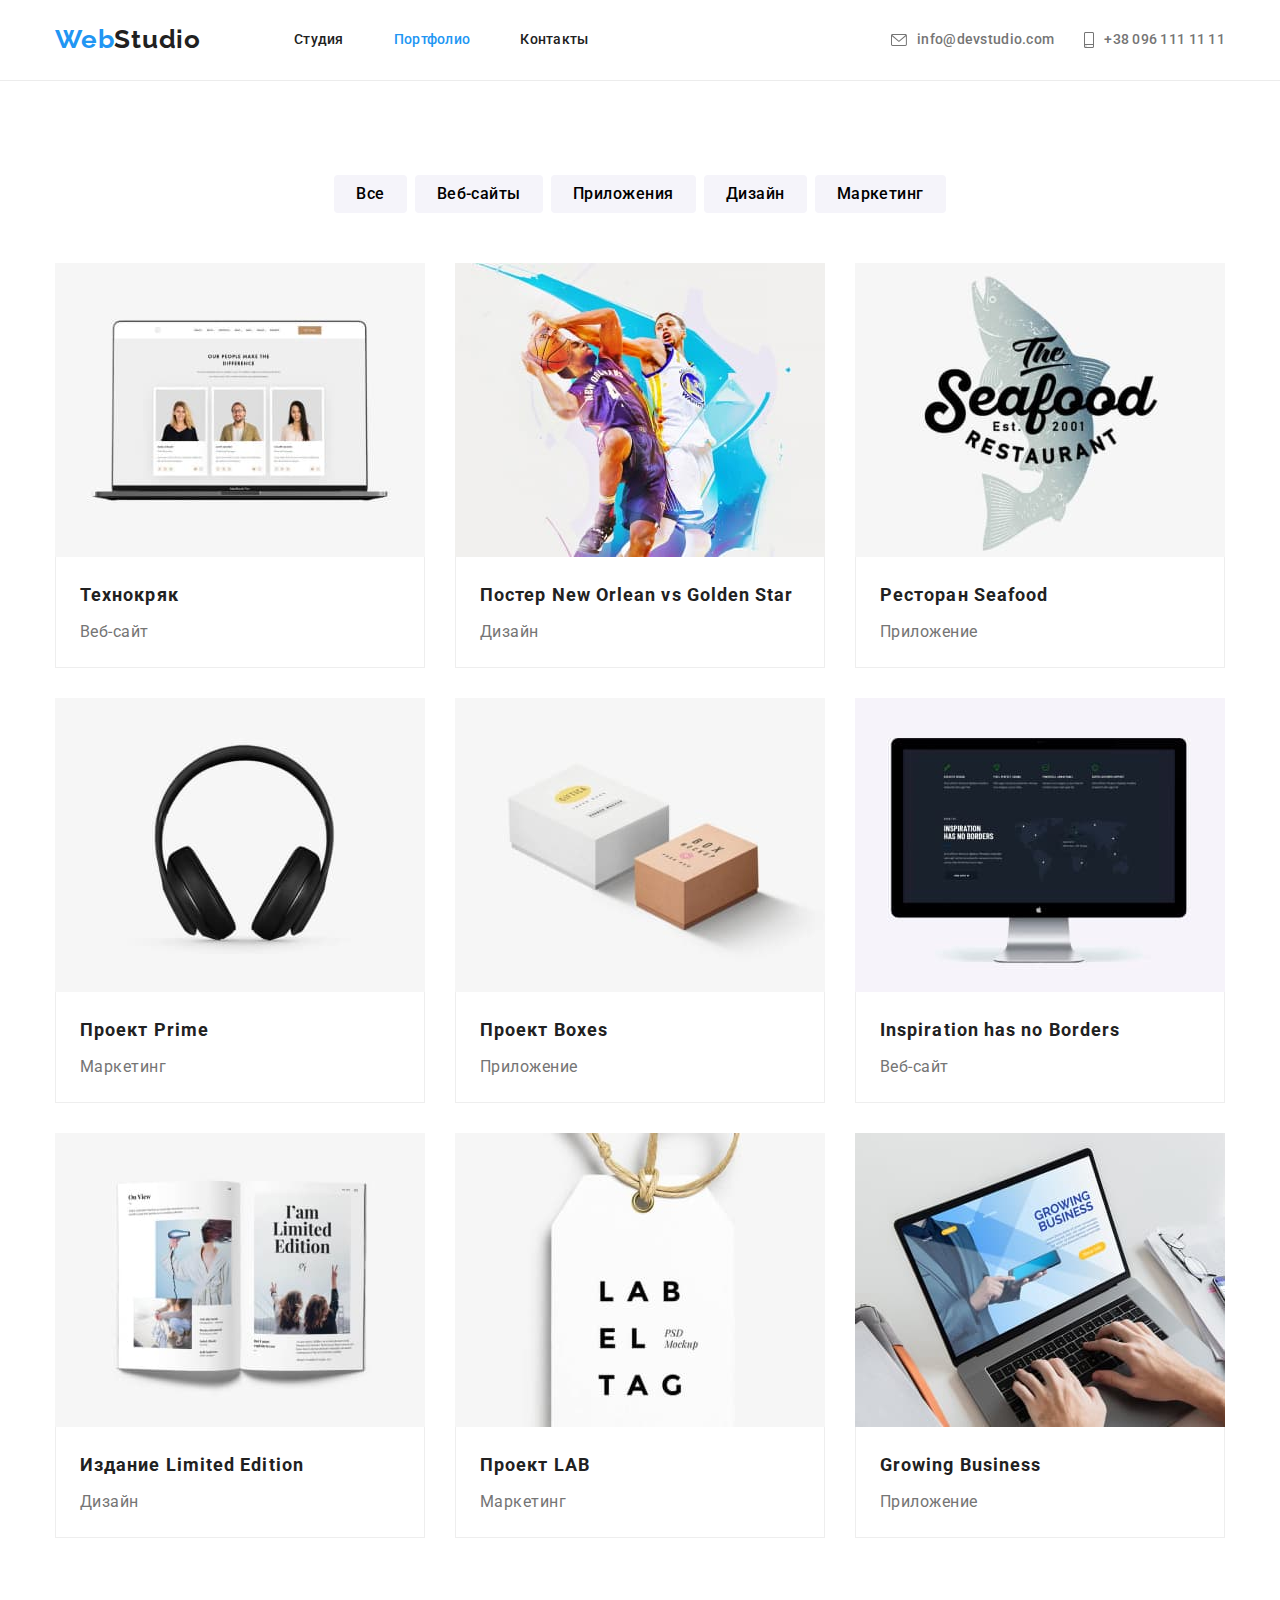
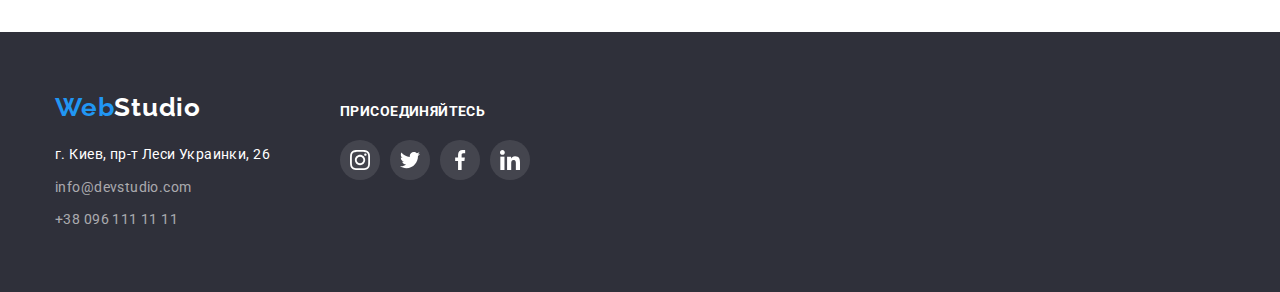
==== portfolio.html @ 422cd837 "new start" ====
<!DOCTYPE html>
<html lang="ru">
  <head>
    <meta charset="UTF-8" />
    <meta http-equiv="X-UA-Compatible" content="IE=edge" />
    <meta name="viewport" content="width=device-width, initial-scale=1.0" />
    <title>Портфолио</title>
    <link
      rel="stylesheet"
      href="https://cdnjs.cloudflare.com/ajax/libs/modern-normalize/1.1.0/modern-normalize.min.css"
    />
    <link rel="stylesheet" href="./style/style.css" />
    <link rel="preconnect" href="https://fonts.googleapis.com" />
    <link rel="preconnect" href="https://fonts.gstatic.com" crossorigin />
    <link
      href="https://fonts.googleapis.com/css2?family=Raleway:wght@700&family=Roboto:wght@400;500;700;900&display=swap"
      rel="stylesheet"
    />
  </head>
  <body>
    <!-- Header -->
    <header class="header">
      <div class="container header-container">
        <a class="header-logo link" href="./index.html"
          ><span class="logo-blue">Web</span
          ><span class="logo-black">Studio</span></a
        >
        <nav class="header-nav">
          <ul class="header-list list">
            <li class="header-item">
              <a href="./index.html" class="header-link link">Студия</a>
            </li>
            <li class="header-item">
              <a href="./portfolio.html" class="header-link link current"
                >Портфолио</a
              >
            </li>
            <li class="header-item">
              <a href="" class="header-link link">Контакты</a>
            </li>
          </ul>
        </nav>
        <ul class="header-contact-list list">
          <li class="header-contact-mail">
            <a class="header-contact-link-mail link" href="mailto:"
              ><svg class="header-contact-icon-mail" width="16px" height="12px">
                <use href="./images/icons.svg#icon-contact-mail"></use>
              </svg>
              info@devstudio.com</a
            >
          </li>

          <li class="header-contact-tel">
            <a class="header-contact-link-tel link" href="tel:+380961111111"
              ><svg class="header-contact-icon-tel" width="10px" height="16px">
                <use href="./images/icons.svg#icon-contact-tel"></use>
              </svg>
              +38 096 111 11 11</a
            >
          </li>
        </ul>
      </div>
    </header>
    <main>
      <!-- Portfolio button section -->
      <section class="section portfolio">
        <div class="container">
          <!-- Filter -->
          <h1 class="visually-hidden">Фильтр</h1>
          <ul class="portfolio-button-list list">
            <li class="portfolio-button-item">
              <button class="portfolio-button btn" type="button">Все</button>
            </li>
            <li class="portfolio-button-item">
              <button class="portfolio-button btn" type="button">
                Веб-сайты
              </button>
            </li>
            <li class="portfolio-button-item">
              <button class="portfolio-button btn" type="button">
                Приложения
              </button>
            </li>
            <li class="portfolio-button-item">
              <button class="portfolio-button btn" type="button">Дизайн</button>
            </li>
            <li class="portfolio-button-item">
              <button class="portfolio-button btn" type="button">
                Маркетинг
              </button>
            </li>
          </ul>

          <!-- Portfolio photo section -->

          <h2 hidden class="portfolio-filter">Фильтр</h2>
          <ul class="portfolio-list list">
            <li class="portfolio-item">
              <a href="" class="portfolio-card-link link">
                <img
                  src="./images/img-portfolio-1.jpg"
                  alt="ноутбук"
                  width="370"
                />
                <div class="portfolio-card-description">
                  <h3 class="portfolio-title">Технокряк</h3>
                  <p class="portfolio-text">Веб-сайт</p>
                </div>
              </a>
            </li>
            <li class="portfolio-item">
              <a href="" class="portfolio-card-link link">
                <img
                  src="./images/img-portfolio-2.jpg"
                  alt="баскетбол"
                  width="370"
                />
                <div class="portfolio-card-description">
                  <h3 class="portfolio-title">
                    Постер New Orlean vs Golden Star
                  </h3>
                  <p class="portfolio-text">Дизайн</p>
                </div></a
              >
            </li>
            <li class="portfolio-item">
              <a href="" class="portfolio-card-link link">
                <img
                  src="./images/img-portfolio-3.jpg"
                  alt="рыбный ресторан"
                  width="370"
                />
                <div class="portfolio-card-description">
                  <h3 class="portfolio-title">Ресторан Seafood</h3>
                  <p class="portfolio-text">Приложение</p>
                </div></a
              >
            </li>
            <li class="portfolio-item">
              <a href="" class="portfolio-card-link link">
                <img
                  src="./images/img-portfolio-4.jpg"
                  alt="наушники"
                  width="370"
                />
                <div class="portfolio-card-description">
                  <h3 class="portfolio-title">Проект Prime</h3>
                  <p class="portfolio-text">Маркетинг</p>
                </div></a
              >
            </li>
            <li class="portfolio-item">
              <a href="" class="portfolio-card-link link">
                <img
                  src="./images/img-portfolio-5.jpg"
                  alt="коробки"
                  width="370"
                />
                <div class="portfolio-card-description">
                  <h3 class="portfolio-title">Проект Boxes</h3>
                  <p class="portfolio-text">Приложение</p>
                </div>
              </a>
            </li>
            <li class="portfolio-item">
              <a href="" class="portfolio-card-link link">
                <img
                  src="./images/img-portfolio-6.jpg"
                  alt="монитор"
                  width="370"
                />
                <div class="portfolio-card-description">
                  <h3 class="portfolio-title">Inspiration has no Borders</h3>
                  <p class="portfolio-text">Веб-сайт</p>
                </div></a
              >
            </li>
            <li class="portfolio-item">
              <a href="" class="portfolio-card-link link">
                <img
                  src="./images/img-portfolio-7.jpg"
                  alt="книга"
                  width="370"
                />
                <div class="portfolio-card-description">
                  <h3 class="portfolio-title">Издание Limited Edition</h3>
                  <p class="portfolio-text">Дизайн</p>
                </div></a
              >
            </li>
            <li class="portfolio-item">
              <a href="" class="portfolio-card-link link">
                <img
                  src="./images/img-portfolio-8.jpg"
                  alt="бейдж"
                  width="370"
                />
                <div class="portfolio-card-description">
                  <h3 class="portfolio-title">Проект LAB</h3>
                  <p class="portfolio-text">Маркетинг</p>
                </div></a
              >
            </li>
            <li class="portfolio-item">
              <a href="" class="portfolio-card-link link">
                <img
                  src="./images/img-portfolio-9.jpg"
                  alt="писание на ноутбуке"
                  width="370"
                />
                <div class="portfolio-card-description">
                  <h3 class="portfolio-title">Growing Business</h3>
                  <p class="portfolio-text">Приложение</p>
                </div></a
              >
            </li>
          </ul>
        </div>
      </section>
    </main>
    <!-- Footer section -->
    <footer class="footer">
      <div class="container footer-container">
        <div class="footer-left-side">
          <a class="footer-logo link" href="./index.html"
            ><span class="logo-blue">Web</span
            ><span class="logo-white">Studio</span></a
          >
          <address class="footer-contact">
            <ul class="footer-contact-list list">
              <li class="footer-contact-adress">
                <a
                  class="footer-contact-adress-link link"
                  href="https://goo.gl/maps/WrcRyUVtfEpf5qSH7"
                  target="_blank"
                  rel="noopener noreferrer"
                  >г. Киев, пр-т Леси Украинки, 26</a
                >
              </li>
              <li class="footer-contact-mail">
                <a class="footer-contact-link link" href="mailto:"
                  >info@devstudio.com</a
                >
              </li>
              <li class="footer-contact-tel">
                <a class="footer-contact-link link" href="tel:+380961111111"
                  >+38 096 111 11 11</a
                >
              </li>
            </ul>
          </address>
        </div>
        <div class="footer-join-us">
          <h2 class="footer-social-title">присоединяйтесь</h2>
          <ul class="footer-social-list list">
            <li class="footer-social-item">
              <a href="#" class="footer-social-list-link link">
                <svg class="footer-social-icon" width="20px" height="20px">
                  <use href="./images/icons.svg#icon-instagram"></use>
                </svg>
              </a>
            </li>
            <li class="footer-social-item">
              <a href="#" class="footer-social-list-link link">
                <svg class="footer-social-icon" width="20px" height="20px">
                  <use href="./images/icons.svg#icon-twitter"></use>
                </svg>
              </a>
            </li>
            <li class="footer-social-item">
              <a href="#" class="footer-social-list-link link">
                <svg class="footer-social-icon" width="20px" height="20px">
                  <use href="./images/icons.svg#icon-facebook"></use>
                </svg>
              </a>
            </li>
            <li class="footer-social-item">
              <a href="#" class="footer-social-list-link link">
                <svg class="footer-social-icon" width="20px" height="20px">
                  <use href="./images/icons.svg#icon-linkedin"></use>
                </svg>
              </a>
            </li>
          </ul>
        </div>
      </div>
    </footer>
  </body>
</html>
---- style/style.css ----
html {
  box-sizing: border-box;
}

*,
*::before,
*::after {
  box-sizing: border-box;
}

h1,
h2,
h3,
h4,
h5,
h6,
p {
  margin-top: 0;
  margin-bottom: 0;
}

ul,
ol {
  margin-top: 0;
  margin-bottom: 0;
  padding-left: 0;
}

img {
  display: block;
}

body {
  font-family: "Roboto", sans-serif;
  color: #212121;
  background-color: #ffffff;
}
.list {
  list-style: none;
  margin-top: 0;
  margin-bottom: 0;
  padding-left: 0;
}
.link {
  text-decoration: none;
}

.visually-hidden {
  position: absolute;
  white-space: nowrap;
  width: 1px;
  height: 1px;
  overflow: hidden;
  border: 0;
  padding: 0;
  clip: rect(0 0 0 0);
  clip-path: inset(50%);
  margin: -1px;
}

:root {
  --title-color: #212121;
  --text-color: #757575;
  --accent-color: #2196f3;
  --white-color: #ffffff;
  --social-icon-color: #afb1b8;
}
.btn {
  cursor: pointer;
}
/* Header */

.logo-blue {
  font-family: "Raleway", sans-serif;
  font-style: normal;
  font-weight: 700;
  font-size: 26px;
  line-height: 1.19;
  letter-spacing: 0.03em;
  color: #2196f3;
}
.logo-black {
  font-family: "Raleway", sans-serif;
  font-style: normal;
  font-weight: 700;
  font-size: 26px;
  line-height: 1.19;
  letter-spacing: 0.03em;
  color: #212121;
}

.header-link {
  font-weight: 500;
  font-size: 14px;
  line-height: 1.14;
  letter-spacing: 0.02em;
  color: #212121;
}

.header-link:hover,
.header-link:focus {
  color: var(--accent-color);
}

.header-contact-link-mail:hover,
.header-contact-link-mail:focus,
.header-contact-link-tel:hover,
.header-contact-link-tel:focus {
  color: var(--accent-color);
}

.header-contact-icon-mail {
  display: flex;
  margin-right: 10px;
  fill: currentColor;
}

.header-contact-icon-tel {
  display: flex;
  margin-right: 10px;
  fill: currentColor;
}

.header-contact-link-tel,
.header-contact-link-mail {
  font-weight: 500;
  font-size: 14px;
  line-height: 1.14;
  letter-spacing: 0.02em;
  color: var(--text-color);
}

.header-list .link.current {
  color: var(--accent-color);
}

/* Main */
.main {
  width: 1600px;
  background-image: linear-gradient(
      rgba(47, 48, 58, 0.4),
      rgba(47, 48, 58, 0.4)
    ),
    url(../images/img-main.jpg);
  background-repeat: no-repeat;
  margin-left: auto;
  margin-right: auto;
}

.main-head {
  font-weight: 900;
  font-size: 44px;
  line-height: 1.36;
  text-align: center;
  letter-spacing: 0.06em;
  text-transform: uppercase;
  color: var(--white-color);
}

.main-button {
  font-family: inherit;
  font-weight: 700;
  font-size: 16px;
  line-height: 1.87;
  display: flex;
  align-items: center;
  text-align: center;
  letter-spacing: 0.06em;
  color: #ffffff;
  background-color: #2196f3;
}
.main-button:hover,
.main-button:focus {
  background-color: #188ce8;
}

/* Hero */

.hero-title {
  font-weight: 700;
  font-size: 14px;
  line-height: 1.14;
  letter-spacing: 0.03em;
  text-transform: uppercase;
  color: var(--title-color);
}

.hero-text {
  font-size: 14px;
  line-height: 1.71;
  letter-spacing: 0.03em;
  color: var(--text-color);
}

/* About */
.about-head {
  font-weight: 700;
  font-size: 36px;
  line-height: 1.16;
  text-align: center;
  letter-spacing: 0.03em;
}

/* Masters */
.masters {
  background-color: #f5f4fa;
}

.masters-head {
  font-weight: 700;
  font-size: 36px;
  line-height: 1.16;
  text-align: center;
  letter-spacing: 0.03em;
}

.masters-name-title {
  font-weight: 500;
  font-size: 16px;
  line-height: 1.18;
  text-align: center;
  letter-spacing: 0.03em;
  color: var(--title-color);
}

.masters-speciality-text {
  font-weight: 400;
  font-size: 16px;
  line-height: 1.18;
  text-align: center;
  letter-spacing: 0.03em;
  color: var(--text-color);
}

/* Our partners */
.our-partners-head {
  font-weight: 700;
  font-size: 36px;
  line-height: 1.16;
  text-align: center;
  letter-spacing: 0.03em;
  color: var(--title-color);
}
/* Footer */

.footer {
  background: #2f303a;
}

.footer-social-title {
  font-weight: 700;
  font-size: 14px;
  line-height: 1.14;
  letter-spacing: 0.03em;
  text-transform: uppercase;
  color: #ffffff;
}

.logo-white {
  font-family: "Raleway", sans-serif;
  font-style: normal;
  font-weight: 700;
  font-size: 26px;
  line-height: 1.19;
  letter-spacing: 0.03em;
  color: #ffffff;
}

.footer-contact-adress-link {
  font-style: normal;
  font-weight: 400;
  font-size: 14px;
  line-height: 1.71;
  letter-spacing: 0.03em;
  color: var(--white-color);
}
.footer-contact-adress-link:hover,
.footer-contact-adress-link:focus {
  color: var(--accent-color);
}

.footer-contact-link {
  font-style: normal;
  font-weight: 400;
  font-size: 14px;
  line-height: 1.71;
  letter-spacing: 0.03em;
  color: rgba(255, 255, 255, 0.6);
}

.footer-contact-link:hover,
.footer-contact-link:focus {
  color: var(--accent-color);
}
/* Portfolio */

/* Portfolio button section */

.portfolio-button {
  font-family: inherit;
  font-weight: 500;
  font-size: 16px;
  line-height: 1.62;
  text-align: center;
  letter-spacing: 0.03em;
  background-color: #f5f4fa;
}
.portfolio-button:hover,
.portfolio-button:focus {
  background-color: #2196f3;
  color: #ffffff;
  cursor: pointer;
  box-shadow: 0px 3px 1px rgba(0, 0, 0, 0.1), 0px 1px 2px rgba(0, 0, 0, 0.08),
    0px 2px 2px rgba(0, 0, 0, 0.12);
}

/* /* Portfolio photo section */
.portfolio-card-link:hover,
.portfolio-card-link:focus {
  box-shadow: 0px 1px 1px rgba(0, 0, 0, 0.12), 0px 4px 4px rgba(0, 0, 0, 0.06),
    1px 4px 6px rgba(0, 0, 0, 0.16);
}
.portfolio-title {
  font-weight: 700;
  font-size: 18px;
  line-height: 2;
  letter-spacing: 0.06em;
  color: var(--title-color);
}

.portfolio-text {
  font-size: 16px;
  line-height: 1.87;
  letter-spacing: 0.03em;
  color: var(--text-color);
}

/* ------Containers----------- */

.section {
  padding-top: 94px;
  padding-bottom: 94px;
  /* outline: 2px solid tomato; */
}

.container {
  width: 1200px;
  padding-left: 15px;
  padding-right: 15px;
  margin-left: auto;
  margin-right: auto;
  /* outline: solid 1px tomato; */
}
/* header */
.header {
  border-bottom: solid 1px #ececec;
}
.header-container {
  display: flex;
  align-items: center;
}
.header-nav {
  display: block;
  display: flex;
  justify-content: space-between;
}
.header-logo {
  padding-top: 24px;
  padding-bottom: 25px;
  display: block;
  margin-right: 93px;
}
.header-list {
  display: block;
  width: 294px;
  display: flex;
}
.header-link {
  display: block;
  padding-top: 32px;
  padding-bottom: 32px;
}

.header-item:not(:last-child) {
  margin-right: 50px;
}
.header-contact-list {
  display: flex;
  margin-left: auto;
}
.header-contact-icon-tel {
  display: flex;
  margin-left: 30px;
}

.header-contact-link-tel,
.header-contact-link-mail {
  display: flex;
  justify-content: center;
  align-items: center;
}

/* main */
.main {
  padding-top: 200px;
  padding-bottom: 200px;
}

.main-head {
  margin-left: auto;
  margin-right: auto;
  margin-bottom: 30px;
  max-width: 696px;
}
.main-button {
  min-width: 200px;
  /* height: 50px; */
  margin-left: auto;
  margin-right: auto;
  padding: 10px 32px;
  box-shadow: 0px 4px 4px rgba(0, 0, 0, 0.15);
  border-radius: 4px;
  border: 0;
}
/* hero */
.hero-list {
  display: flex;
  padding-left: 0;
  padding-right: 0;
}
.hero-item {
  width: 270px;
  padding-left: 0;
  padding-right: 0;
}
.hero-icons-background {
  display: flex;
  justify-content: center;
  align-items: center;
  width: 270px;
  height: 120px;
  background: #f5f4fa;
  border-radius: 4px;
  margin-bottom: 30px;
}
.hero-item:not(:first-child) {
  margin-left: 30px;
}

.hero-title {
  margin-bottom: 10px;
}
/* about */
.about {
  padding-top: 0;
}

.about-head {
  padding-top: 0;
  text-align: center;
  margin-bottom: 50px;
}
.about-list {
  display: flex;
}
.about-item:not(:last-child) {
  margin-right: 30px;
}
/* masters */
.masters-head {
  text-align: center;
  margin-bottom: 50px;
}
.masters-list {
  display: flex;
  flex-wrap: wrap;
}
.masters-item:not(:last-child) {
  margin-right: 30px;
}
.masters-item {
  width: 270px;
  box-shadow: 0px 1px 3px rgba(0, 0, 0, 0.12), 0px 1px 1px rgba(0, 0, 0, 0.14),
    0px 2px 1px rgba(0, 0, 0, 0.2);
  border-radius: 0px 0px 4px 4px;
  background-color: var(--white-color);
}
.masters-descrtiption {
  padding-top: 30px;
  padding-bottom: 30px;
  padding-left: 10px;
  padding-right: 10px;
}

.masters-name-title {
  margin-bottom: 10px;
}
/* Masters social */
.masters-social-list {
  margin-top: 16px;
  display: flex;
  justify-content: center;
}
.masters-social-item {
  display: flex;
}
.masters-social-item:not(:last-child) {
  margin-right: 10px;
}
.masters-social-list-link {
  display: flex;
  justify-content: center;
  align-items: center;
  width: 40px;
  height: 40px;
  border-radius: 50%;
}
.masters-social-icon {
  fill: var(--social-icon-color);
}
.masters-social-list-link:hover,
.masters-social-list-link:focus {
  background-color: var(--accent-color);
}

.masters-social-list-link:hover .masters-social-icon,
.masters-social-list-link:focus .masters-social-icon {
  fill: var(--white-color);
}

/* Our clients */

.our-partners-head {
  margin-bottom: 50px;
}
.our-partners-list {
  display: flex;
}
.our-partners-item:not(:last-child) {
  margin-right: 30px;
}
.our-partners-list-link {
  display: flex;
  justify-content: center;
  align-items: center;
  width: 170px;
  height: 92px;
  border: solid 1px #afb1b8;
  border-radius: 4px;
}

.our-partners-icon {
  fill: var(--social-icon-color);
}

.our-partners-list-link:hover .our-partners-icon,
.our-partners-list-link:focus .our-partners-icon {
  fill: var(--accent-color);
}
.our-partners-list-link:hover,
.our-partners-list-link:focus {
  border-color: var(--accent-color);
}

/* footer */

.footer {
  padding-top: 60px;
  padding-bottom: 60px;
}
.footer-container {
  display: flex;
  align-items: baseline;
}

.footer-join-us {
  margin-left: 70px;
}

.footer-contact {
  margin-top: 20px;
}
.footer-contact-mail {
  margin-top: 9px;
}
.footer-contact-tel {
  margin-top: 9px;
}
/* Footer socials */

.footer-social-list {
  display: flex;
  justify-content: center;
  margin-top: 20px;
}
.footer-social-item:not(:last-child) {
  margin-right: 10px;
}
.footer-social-list-link {
  display: flex;
  justify-content: center;
  align-items: center;
  width: 40px;
  height: 40px;
  border-radius: 50%;
  background: linear-gradient(
    rgba(255, 255, 255, 0.1),
    rgba(255, 255, 255, 0.1)
  );
}
.footer-social-icon {
  fill: var(--white-color);
}
.footer-social-list-link:hover .footer-social-icon,
.footer-social-link:focus .footer-social-icon {
  fill: var(--white-color);
}
.footer-social-list-link:hover,
.footer-social-list-link:focus {
  background-color: var(--accent-color);
}

/* portfolio */

.portfolio-button-list {
  margin-bottom: 50px;
  display: flex;
  justify-content: center;
}
.portfolio-button-item:not(:last-child) {
  margin-right: 8px;
}
.portfolio-button {
  height: 38px;
  padding: 6px 22px;
  background: #f5f4fa;
  border-radius: 4px;
  border: 0;
  font-family: inherit;
  font-weight: 500;
  font-size: 16px;
  line-height: 1.62;
  text-align: center;
  letter-spacing: 0.03em;
}
/* portfolio cards */

.portfolio-card-link {
  display: block;
}
.portfolio-list {
  flex-wrap: wrap;
  display: flex;
}
.portfolio-item {
  width: 370px;
  margin-right: 30px;
  margin-bottom: 30px;
}

.portfolio-item:nth-child(3n) {
  margin-right: 0;
}
.portfolio-item:nth-last-child(-n + 3) {
  margin-bottom: 0;
}
.portfolio-card-description {
  padding-top: 20px;
  padding-bottom: 20px;
  padding-left: 24px;
  padding-right: 24px;
  border-left: 1px solid #eeeeee;
  border-bottom: 1px solid #eeeeee;
  border-right: 1px solid #eeeeee;
}
.portfolio-title {
  margin-top: 0;
  margin-bottom: 4px;
}
.portfolio-text {
  margin-top: 0;
  margin-bottom: 0;
}
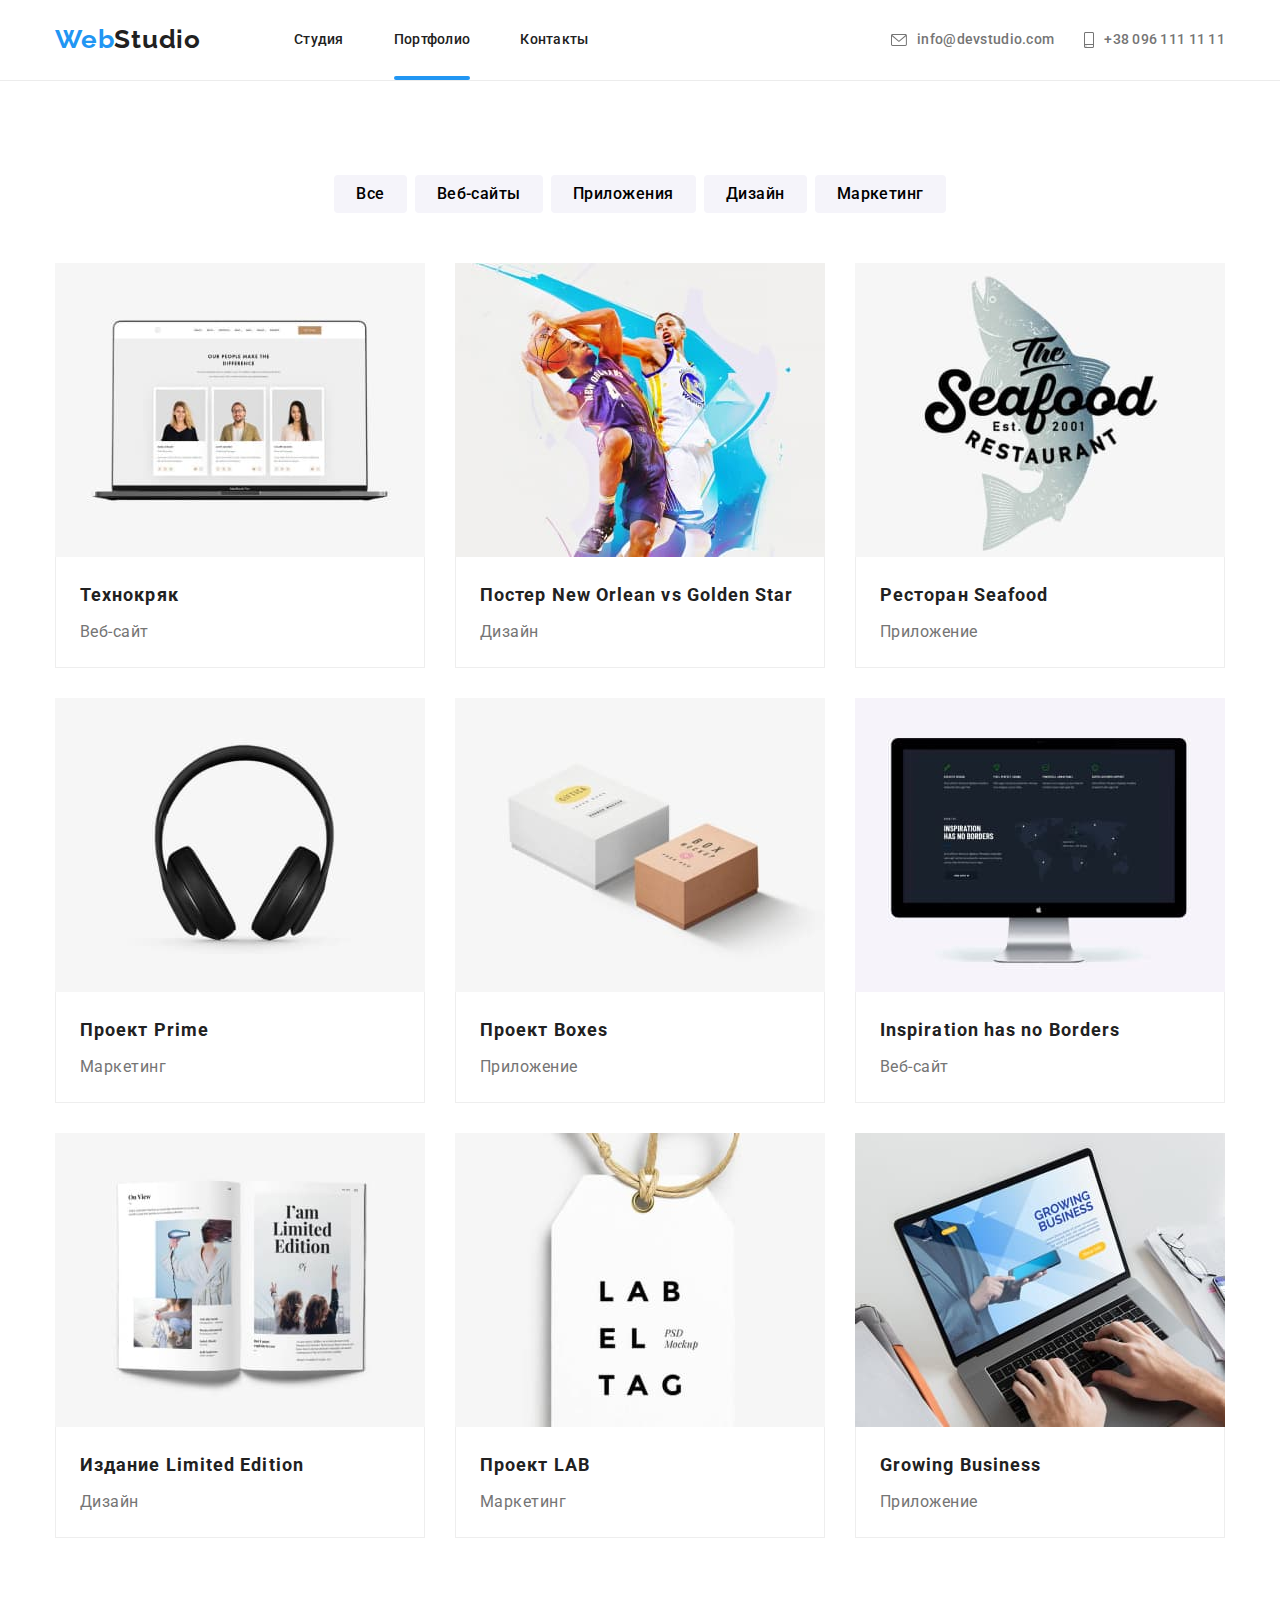
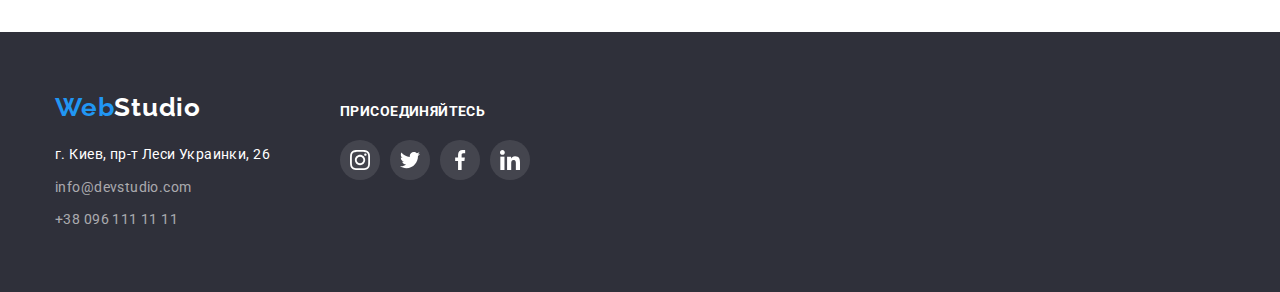
==== commit 2494cb19: "finish" ====
--- a/portfolio.html
+++ b/portfolio.html
@@ -97,11 +97,19 @@
           <ul class="portfolio-list list">
             <li class="portfolio-item">
               <a href="" class="portfolio-card-link link">
-                <img
-                  src="./images/img-portfolio-1.jpg"
-                  alt="ноутбук"
-                  width="370"
-                />
+                <div class="portfolio-card-overlay">
+                  <img
+                    src="./images/img-portfolio-1.jpg"
+                    alt="ноутбук"
+                    width="370"
+                  />
+                  <p class="portfolio-card-overlay-text">
+                    Ресурс предлагает комплексные предложения с разным уровнем
+                    функционала и сервисов. Все это позволит посетителю получить
+                    исчерпывающие сведения о компании или частном лице.
+                  </p>
+                </div>
+
                 <div class="portfolio-card-description">
                   <h3 class="portfolio-title">Технокряк</h3>
                   <p class="portfolio-text">Веб-сайт</p>
@@ -110,11 +118,18 @@
             </li>
             <li class="portfolio-item">
               <a href="" class="portfolio-card-link link">
-                <img
-                  src="./images/img-portfolio-2.jpg"
-                  alt="баскетбол"
-                  width="370"
-                />
+                <div class="portfolio-card-overlay">
+                  <img
+                    src="./images/img-portfolio-2.jpg"
+                    alt="баскетбол"
+                    width="370"
+                  />
+                  <p class="portfolio-card-overlay-text">
+                    Ресурс предлагает комплексные предложения с разным уровнем
+                    функционала и сервисов. Все это позволит посетителю получить
+                    исчерпывающие сведения о компании или частном лице.
+                  </p>
+                </div>
                 <div class="portfolio-card-description">
                   <h3 class="portfolio-title">
                     Постер New Orlean vs Golden Star
@@ -125,11 +140,19 @@
             </li>
             <li class="portfolio-item">
               <a href="" class="portfolio-card-link link">
-                <img
-                  src="./images/img-portfolio-3.jpg"
-                  alt="рыбный ресторан"
-                  width="370"
-                />
+                <div class="portfolio-card-overlay">
+                  <img
+                    src="./images/img-portfolio-3.jpg"
+                    alt="рыбный ресторан"
+                    width="370"
+                  />
+
+                  <p class="portfolio-card-overlay-text">
+                    Ресурс предлагает комплексные предложения с разным уровнем
+                    функционала и сервисов. Все это позволит посетителю получить
+                    исчерпывающие сведения о компании или частном лице.
+                  </p>
+                </div>
                 <div class="portfolio-card-description">
                   <h3 class="portfolio-title">Ресторан Seafood</h3>
                   <p class="portfolio-text">Приложение</p>
@@ -138,11 +161,19 @@
             </li>
             <li class="portfolio-item">
               <a href="" class="portfolio-card-link link">
-                <img
-                  src="./images/img-portfolio-4.jpg"
-                  alt="наушники"
-                  width="370"
-                />
+                <div class="portfolio-card-overlay">
+                  <img
+                    src="./images/img-portfolio-4.jpg"
+                    alt="наушники"
+                    width="370"
+                  />
+                  <p class="portfolio-card-overlay-text">
+                    Ресурс предлагает комплексные предложения с разным уровнем
+                    функционала и сервисов. Все это позволит посетителю получить
+                    исчерпывающие сведения о компании или частном лице.
+                  </p>
+                </div>
+
                 <div class="portfolio-card-description">
                   <h3 class="portfolio-title">Проект Prime</h3>
                   <p class="portfolio-text">Маркетинг</p>
@@ -151,11 +182,19 @@
             </li>
             <li class="portfolio-item">
               <a href="" class="portfolio-card-link link">
-                <img
-                  src="./images/img-portfolio-5.jpg"
-                  alt="коробки"
-                  width="370"
-                />
+                <div class="portfolio-card-overlay">
+                  <img
+                    src="./images/img-portfolio-5.jpg"
+                    alt="коробки"
+                    width="370"
+                  />
+                  <p class="portfolio-card-overlay-text">
+                    Ресурс предлагает комплексные предложения с разным уровнем
+                    функционала и сервисов. Все это позволит посетителю получить
+                    исчерпывающие сведения о компании или частном лице.
+                  </p>
+                </div>
+
                 <div class="portfolio-card-description">
                   <h3 class="portfolio-title">Проект Boxes</h3>
                   <p class="portfolio-text">Приложение</p>
@@ -164,11 +203,18 @@
             </li>
             <li class="portfolio-item">
               <a href="" class="portfolio-card-link link">
-                <img
-                  src="./images/img-portfolio-6.jpg"
-                  alt="монитор"
-                  width="370"
-                />
+                <div class="portfolio-card-overlay">
+                  <img
+                    src="./images/img-portfolio-6.jpg"
+                    alt="монитор"
+                    width="370"
+                  />
+                  <p class="portfolio-card-overlay-text">
+                    Ресурс предлагает комплексные предложения с разным уровнем
+                    функционала и сервисов. Все это позволит посетителю получить
+                    исчерпывающие сведения о компании или частном лице.
+                  </p>
+                </div>
                 <div class="portfolio-card-description">
                   <h3 class="portfolio-title">Inspiration has no Borders</h3>
                   <p class="portfolio-text">Веб-сайт</p>
@@ -177,11 +223,19 @@
             </li>
             <li class="portfolio-item">
               <a href="" class="portfolio-card-link link">
-                <img
-                  src="./images/img-portfolio-7.jpg"
-                  alt="книга"
-                  width="370"
-                />
+                <div class="portfolio-card-overlay">
+                  <img
+                    src="./images/img-portfolio-7.jpg"
+                    alt="книга"
+                    width="370"
+                  />
+                  <p class="portfolio-card-overlay-text">
+                    Ресурс предлагает комплексные предложения с разным уровнем
+                    функционала и сервисов. Все это позволит посетителю получить
+                    исчерпывающие сведения о компании или частном лице.
+                  </p>
+                </div>
+
                 <div class="portfolio-card-description">
                   <h3 class="portfolio-title">Издание Limited Edition</h3>
                   <p class="portfolio-text">Дизайн</p>
@@ -190,11 +244,18 @@
             </li>
             <li class="portfolio-item">
               <a href="" class="portfolio-card-link link">
-                <img
-                  src="./images/img-portfolio-8.jpg"
-                  alt="бейдж"
-                  width="370"
-                />
+                <div class="portfolio-card-overlay">
+                  <img
+                    src="./images/img-portfolio-8.jpg"
+                    alt="бейдж"
+                    width="370"
+                  />
+                  <p class="portfolio-card-overlay-text">
+                    Ресурс предлагает комплексные предложения с разным уровнем
+                    функционала и сервисов. Все это позволит посетителю получить
+                    исчерпывающие сведения о компании или частном лице.
+                  </p>
+                </div>
                 <div class="portfolio-card-description">
                   <h3 class="portfolio-title">Проект LAB</h3>
                   <p class="portfolio-text">Маркетинг</p>
@@ -203,11 +264,18 @@
             </li>
             <li class="portfolio-item">
               <a href="" class="portfolio-card-link link">
-                <img
-                  src="./images/img-portfolio-9.jpg"
-                  alt="писание на ноутбуке"
-                  width="370"
-                />
+                <div class="portfolio-card-overlay">
+                  <img
+                    src="./images/img-portfolio-9.jpg"
+                    alt="писание на ноутбуке"
+                    width="370"
+                  />
+                  <p class="portfolio-card-overlay-text">
+                    Ресурс предлагает комплексные предложения с разным уровнем
+                    функционала и сервисов. Все это позволит посетителю получить
+                    исчерпывающие сведения о компании или частном лице.
+                  </p>
+                </div>
                 <div class="portfolio-card-description">
                   <h3 class="portfolio-title">Growing Business</h3>
                   <p class="portfolio-text">Приложение</p>
--- a/style/style.css
+++ b/style/style.css
@@ -95,6 +95,9 @@
   line-height: 1.14;
   letter-spacing: 0.02em;
   color: #212121;
+  transition-property: color;
+  transition-duration: 250ms;
+  transition-timing-function: cubic-bezier(0.4, 0, 0.2, 1);
 }
 
 .header-link:hover,
@@ -128,9 +131,12 @@
   line-height: 1.14;
   letter-spacing: 0.02em;
   color: var(--text-color);
-}
-
-.header-list .link.current {
+  transition-property: color;
+  transition-duration: 250ms;
+  transition-timing-function: cubic-bezier(0.4, 0, 0.2, 1);
+}
+
+.header-list.link.current {
   color: var(--accent-color);
 }
 
@@ -167,7 +173,10 @@
   text-align: center;
   letter-spacing: 0.06em;
   color: #ffffff;
-  background-color: #2196f3;
+  background-color: var(--accent-color);
+  transition-property: background-color;
+  transition-duration: 250ms;
+  transition-timing-function: cubic-bezier(0.4, 0, 0.2, 1);
 }
 .main-button:hover,
 .main-button:focus {
@@ -199,6 +208,30 @@
   line-height: 1.16;
   text-align: center;
   letter-spacing: 0.03em;
+}
+.about-item {
+  position: relative;
+}
+.about-overlay-title {
+  display: block;
+  font-style: normal;
+  font-weight: 700;
+  font-size: 14px;
+  line-height: 1.14;
+  text-align: center;
+  letter-spacing: 0.03em;
+  text-transform: uppercase;
+  color: var(--white-color);
+  background-image: linear-gradient(
+    rgba(47, 48, 58, 0.8),
+    rgba(47, 48, 58, 0.8)
+  );
+  position: absolute;
+  bottom: 0;
+  left: 0;
+  right: 0;
+  padding-top: 27px;
+  padding-bottom: 27px;
 }
 
 /* Masters */
@@ -273,6 +306,9 @@
   line-height: 1.71;
   letter-spacing: 0.03em;
   color: var(--white-color);
+  transition-property: color;
+  transition-duration: 250ms;
+  transition-timing-function: cubic-bezier(0.4, 0, 0.2, 1);
 }
 .footer-contact-adress-link:hover,
 .footer-contact-adress-link:focus {
@@ -286,6 +322,9 @@
   line-height: 1.71;
   letter-spacing: 0.03em;
   color: rgba(255, 255, 255, 0.6);
+  transition-property: color;
+  transition-duration: 250ms;
+  transition-timing-function: cubic-bezier(0.4, 0, 0.2, 1);
 }
 
 .footer-contact-link:hover,
@@ -304,10 +343,13 @@
   text-align: center;
   letter-spacing: 0.03em;
   background-color: #f5f4fa;
+  transition-property: background-color, box-shadow, color;
+  transition-duration: 250ms;
+  transition-timing-function: cubic-bezier(0.4, 0, 0.2, 1);
 }
 .portfolio-button:hover,
 .portfolio-button:focus {
-  background-color: #2196f3;
+  background-color: var(--accent-color);
   color: #ffffff;
   cursor: pointer;
   box-shadow: 0px 3px 1px rgba(0, 0, 0, 0.1), 0px 1px 2px rgba(0, 0, 0, 0.08),
@@ -315,6 +357,13 @@
 }
 
 /* /* Portfolio photo section */
+
+.portfolio-card-link {
+  transition-property: box-shadow;
+  transition-duration: 250ms;
+  transition-timing-function: cubic-bezier(0.4, 0, 0.2, 1);
+}
+
 .portfolio-card-link:hover,
 .portfolio-card-link:focus {
   box-shadow: 0px 1px 1px rgba(0, 0, 0, 0.12), 0px 4px 4px rgba(0, 0, 0, 0.06),
@@ -364,6 +413,7 @@
   display: flex;
   justify-content: space-between;
 }
+
 .header-logo {
   padding-top: 24px;
   padding-bottom: 25px;
@@ -379,8 +429,19 @@
   display: block;
   padding-top: 32px;
   padding-bottom: 32px;
-}
-
+  position: relative;
+}
+.current::after {
+  content: "";
+  display: block;
+  position: absolute;
+  background-color: #2196f3;
+  bottom: 0;
+  height: 4px;
+  border-radius: 2px;
+  justify-content: center;
+  width: 100%;
+}
 .header-item:not(:last-child) {
   margin-right: 50px;
 }
@@ -514,8 +575,14 @@
   width: 40px;
   height: 40px;
   border-radius: 50%;
+  transition-property: background-color;
+  transition-duration: 250ms;
+  transition-timing-function: cubic-bezier(0.4, 0, 0.2, 1);
 }
 .masters-social-icon {
+  transition-property: fill;
+  transition-duration: 250ms;
+  transition-timing-function: cubic-bezier(0.4, 0, 0.2, 1);
   fill: var(--social-icon-color);
 }
 .masters-social-list-link:hover,
@@ -547,9 +614,15 @@
   height: 92px;
   border: solid 1px #afb1b8;
   border-radius: 4px;
+  transition-property: border-color;
+  transition-duration: 250ms;
+  transition-timing-function: cubic-bezier(0.4, 0, 0.2, 1);
 }
 
 .our-partners-icon {
+  transition-property: fill;
+  transition-duration: 250ms;
+  transition-timing-function: cubic-bezier(0.4, 0, 0.2, 1);
   fill: var(--social-icon-color);
 }
 
@@ -607,6 +680,9 @@
     rgba(255, 255, 255, 0.1),
     rgba(255, 255, 255, 0.1)
   );
+  transition-property: background-color;
+  transition-duration: 250ms;
+  transition-timing-function: cubic-bezier(0.4, 0, 0.2, 1);
 }
 .footer-social-icon {
   fill: var(--white-color);
@@ -647,6 +723,8 @@
 
 .portfolio-card-link {
   display: block;
+  position: relative;
+  overflow: hidden;
 }
 .portfolio-list {
   flex-wrap: wrap;
@@ -681,3 +759,83 @@
   margin-top: 0;
   margin-bottom: 0;
 }
+
+.portfolio-card-overlay {
+  position: relative;
+  overflow: hidden;
+}
+
+.portfolio-card-overlay-text {
+  transform: translateY(100%);
+  transition: transform 250ms cubic-bezier(0.4, 0, 0.2, 1);
+  top: 0;
+  left: 0;
+  width: 100%;
+  height: 100%;
+  position: absolute;
+  padding-left: 24px;
+  padding-right: 24px;
+  padding-top: 63px;
+  padding-bottom: 63px;
+  background-color: var(--accent-color);
+  text-align: left;
+}
+.portfolio-card-overlay > p {
+  font-family: inherit;
+  font-style: normal;
+  font-weight: 400;
+  font-size: 18px;
+  line-height: 28px;
+  letter-spacing: 0.03em;
+  color: var(--white-color);
+}
+
+.portfolio-card-link:hover .portfolio-card-overlay-text {
+  transform: translateY(0);
+}
+
+/* Modal */
+.backdrop {
+  position: fixed;
+  top: 0;
+  left: 0;
+  bottom: 0;
+  right: 0;
+  width: 100%;
+  height: 100%;
+  background-color: rgba(0, 0, 0, 0.2);
+}
+
+.modal {
+  position: absolute;
+  top: 50%;
+  left: 50%;
+  transform: translate(-50%, -50%);
+  width: 528px;
+  height: 581px;
+  border-radius: 4px;
+  background-color: var(--white-color);
+  box-shadow: 0px 1px 3px rgba(0, 0, 0, 0.12), 0px 1px 1px rgba(0, 0, 0, 0.14),
+    0px 2px 1px rgba(0, 0, 0, 0.2);
+}
+.modal-close-btn {
+  position: absolute;
+  top: 8px;
+  right: 8px;
+  display: flex;
+  width: 30px;
+  height: 30px;
+  align-items: center;
+  justify-content: center;
+  border-radius: 50%;
+  background-color: transparent;
+  border: 1px solid rgba(0, 0, 0, 0.1);
+  cursor: pointer;
+  padding: 0;
+}
+
+.backdrop.is-hidden {
+  opacity: 0;
+  visibility: hidden;
+  pointer-events: none;
+}
